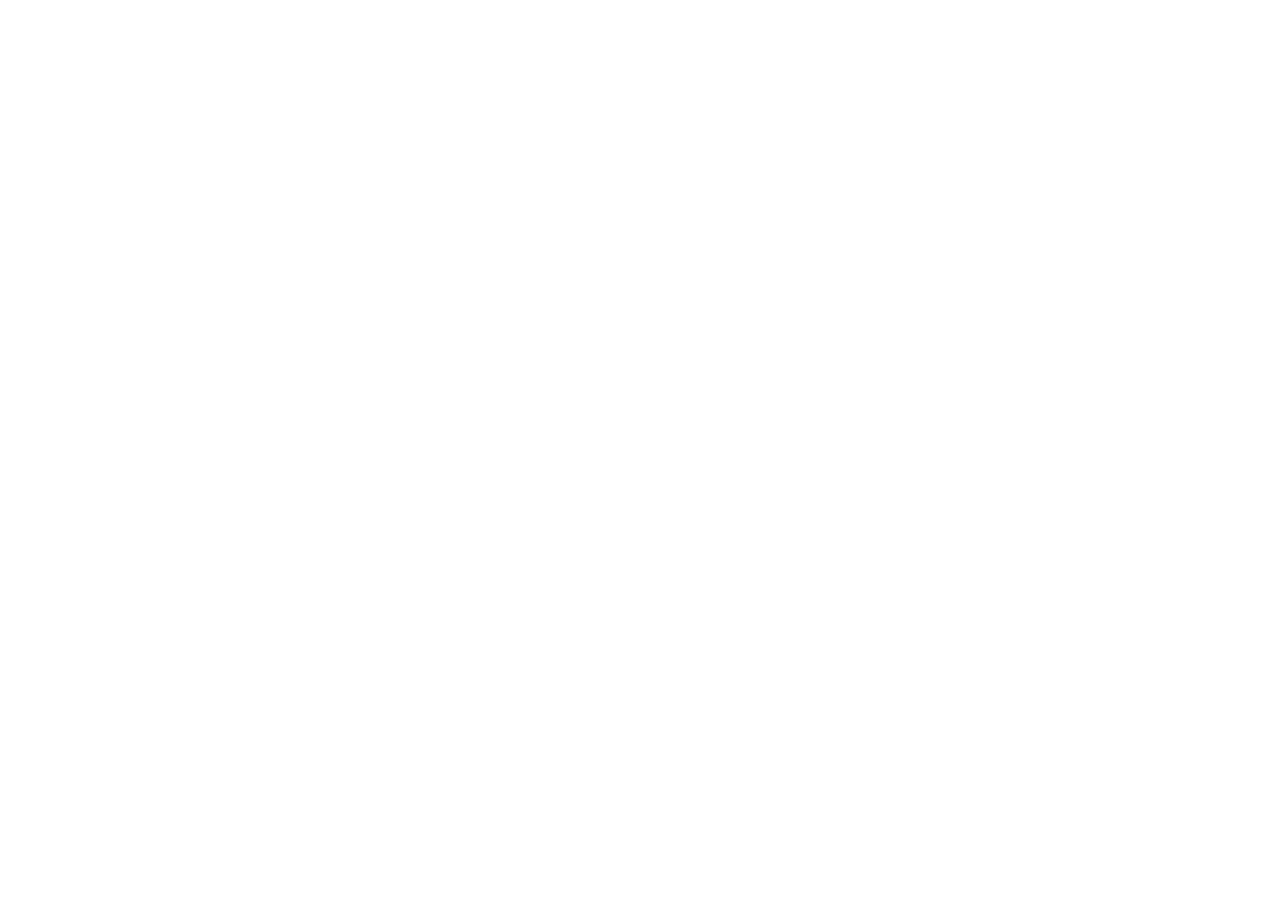
==== index.html @ 8385fb00 "add initial files" ====
<!DOCTYPE html>
<html lang="en">
  <head>
    <meta charset="UTF-8" />
    <meta http-equiv="X-UA-Compatible" content="IE=edge" />
    <meta name="viewport" content="width=device-width, initial-scale=1.0" />
    <link rel="preconnect" href="https://fonts.googleapis.com" />
    <link rel="preconnect" href="https://fonts.gstatic.com" crossorigin />
    <link
      href="https://fonts.googleapis.com/css2?family=Karla:wght@200;300;400;500;600;700;800&display=swap"
      rel="stylesheet"
    />
    <link
      href="https://fonts.googleapis.com/css2?family=Roboto:wght@100;300;400;500;700;900&display=swap"
      rel="stylesheet"
    />
    <link rel="stylesheet" href="./assets/home.css" />
    <title>Desi.gn | home page</title>
  </head>
  <body></body>
</html>
---- assets/home.css ----
@import url(./vars.css);
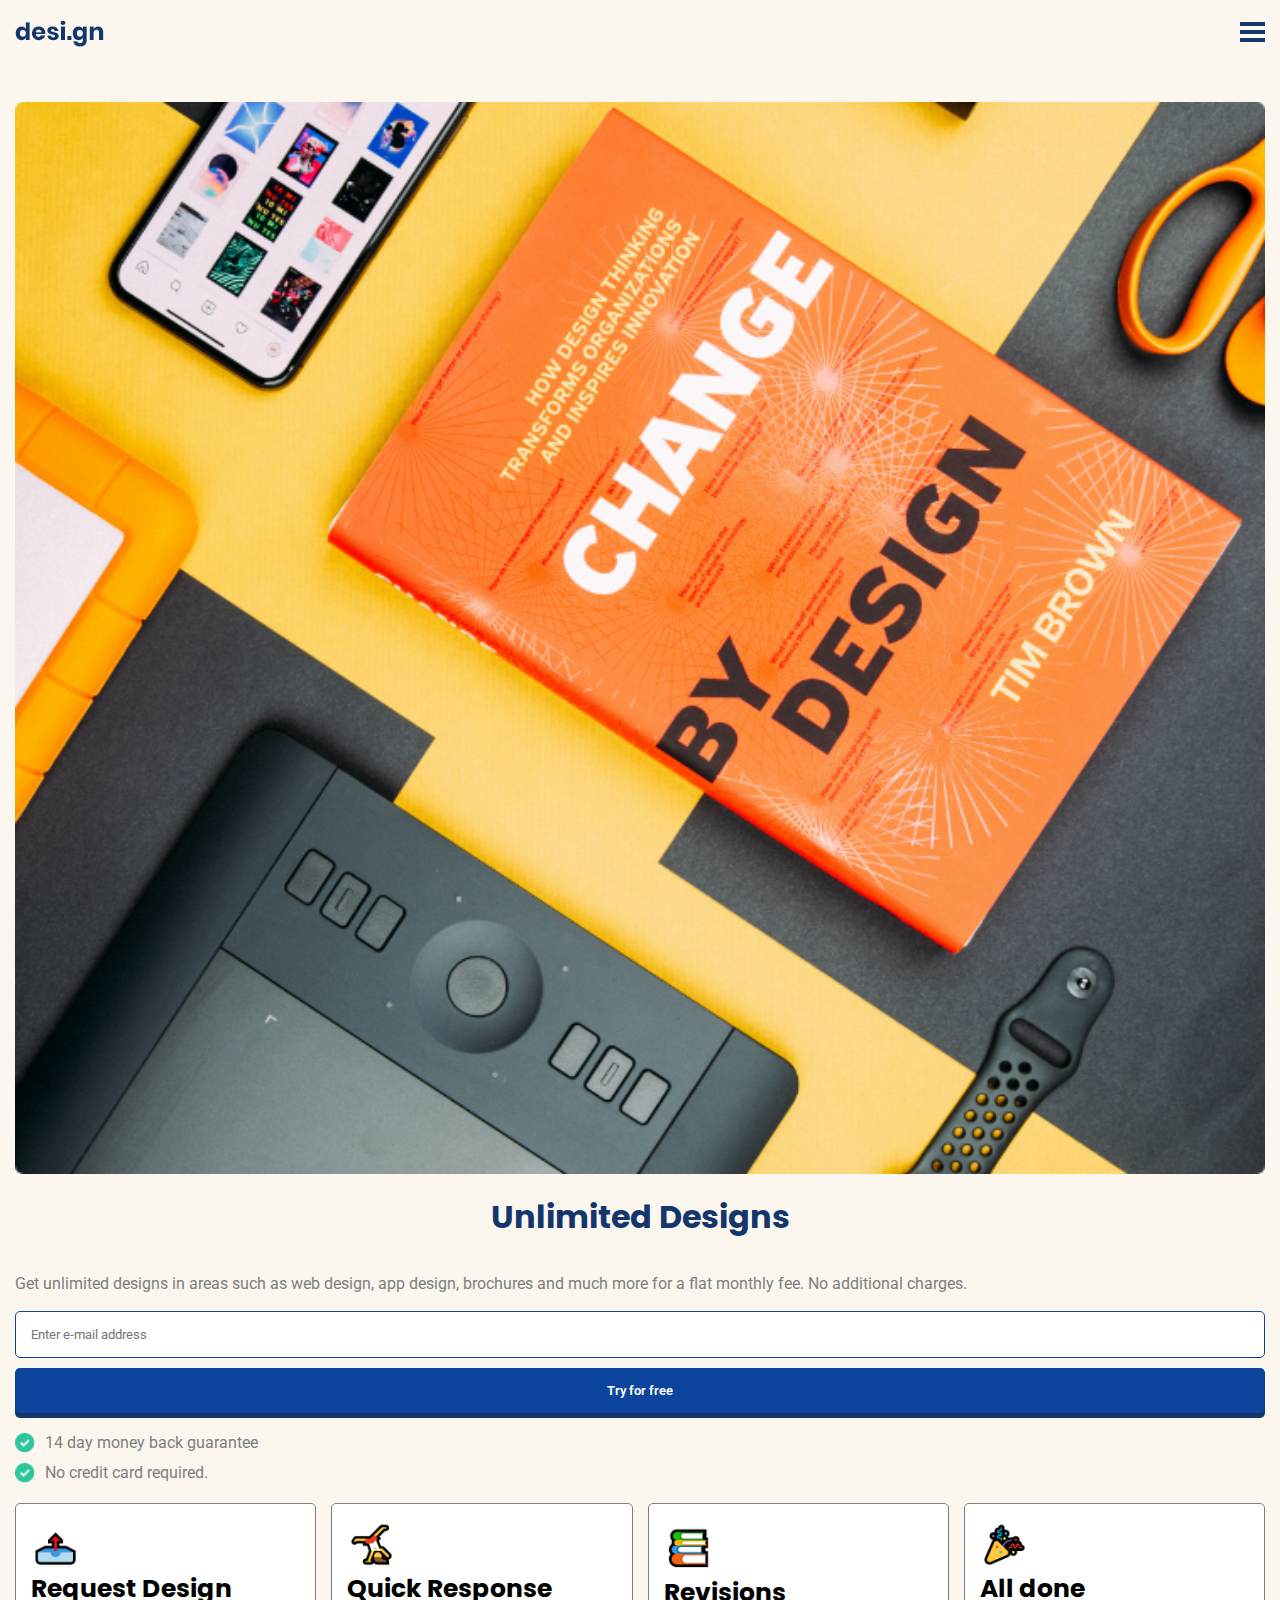
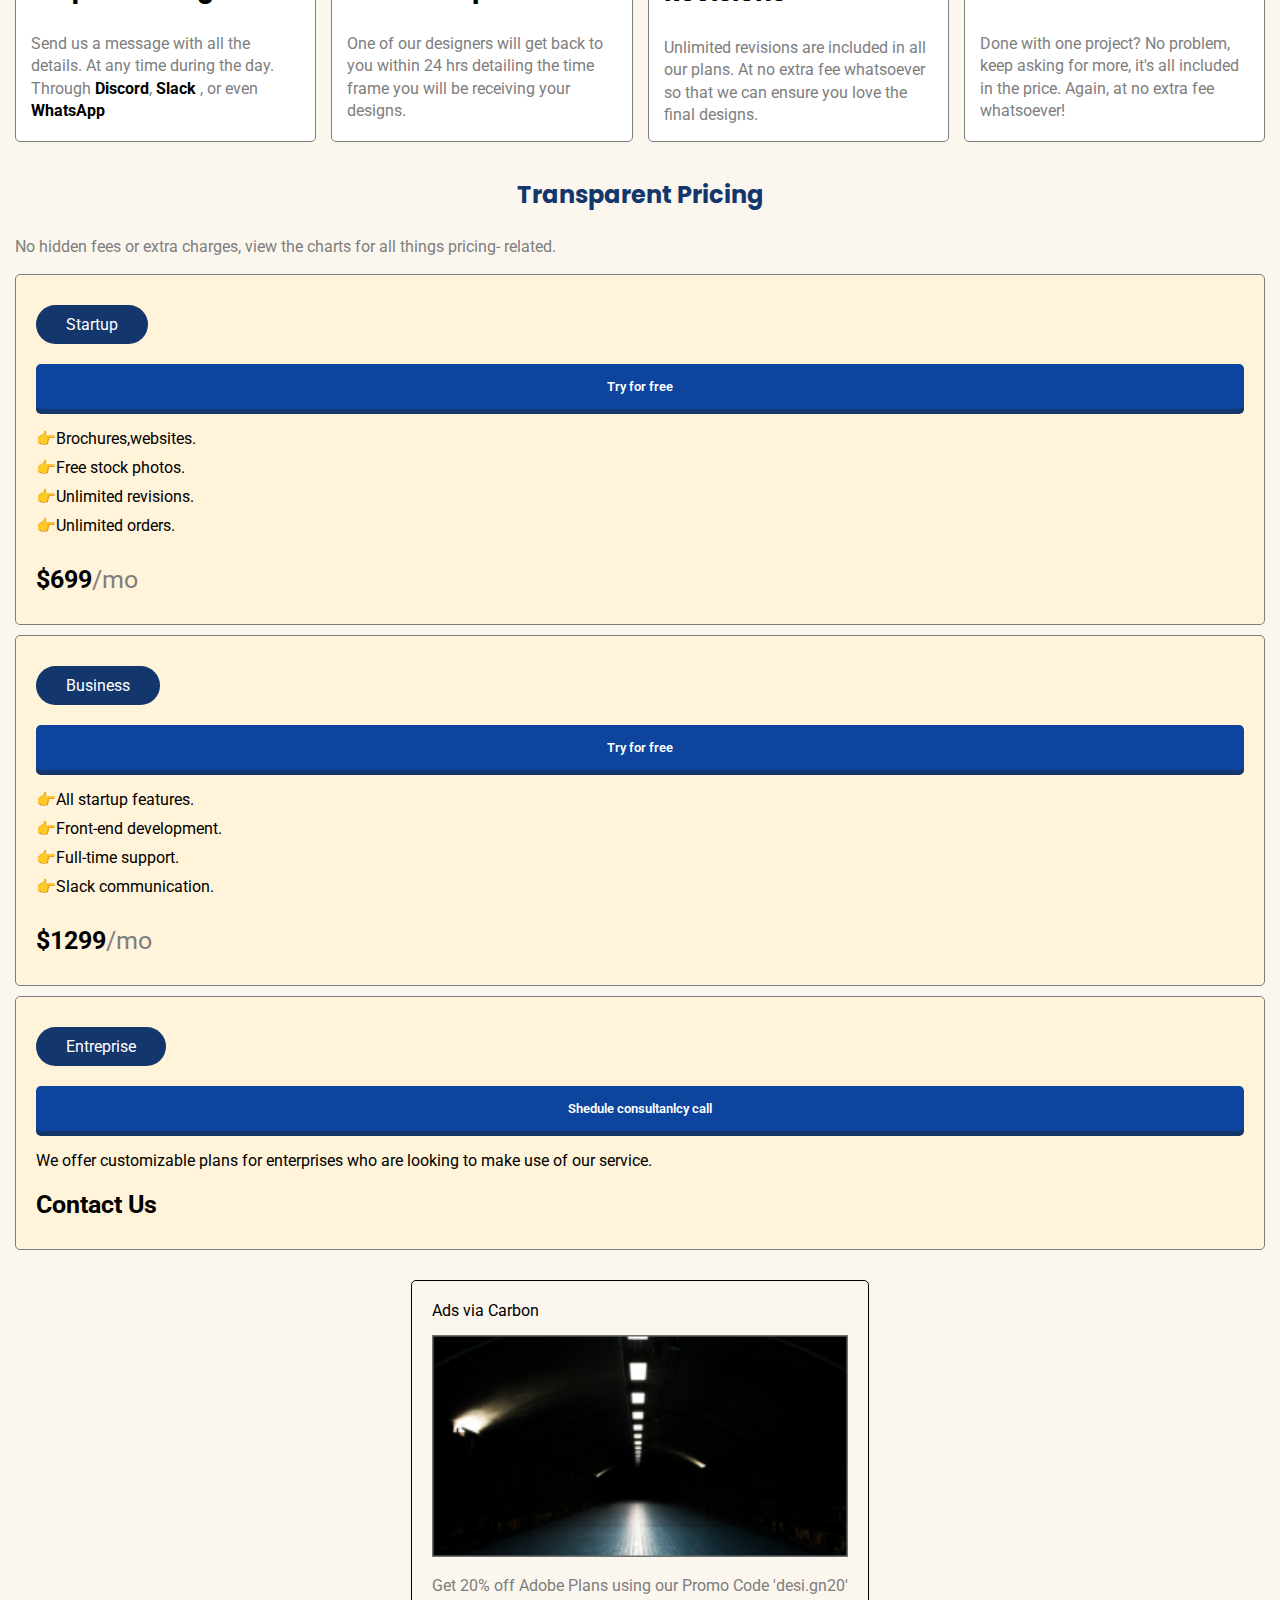
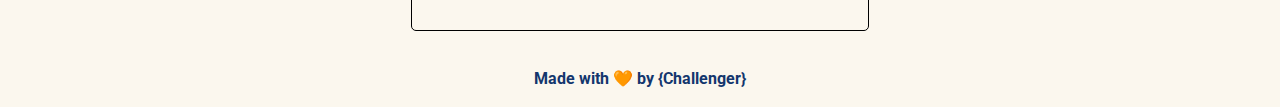
==== commit 9992ff84: "Fixes #3" ====
--- a/index.html
+++ b/index.html
@@ -7,15 +7,181 @@
     <link rel="preconnect" href="https://fonts.googleapis.com" />
     <link rel="preconnect" href="https://fonts.gstatic.com" crossorigin />
     <link
-      href="https://fonts.googleapis.com/css2?family=Karla:wght@200;300;400;500;600;700;800&display=swap"
+      href="https://fonts.googleapis.com/css2?family=Roboto:wght@100;300;400;500;700;900&display=swap"
       rel="stylesheet"
     />
     <link
-      href="https://fonts.googleapis.com/css2?family=Roboto:wght@100;300;400;500;700;900&display=swap"
+      href="https://fonts.googleapis.com/css2?family=Poppins:wght@100;200;300;400;500;600;700;800;900&display=swap"
       rel="stylesheet"
     />
     <link rel="stylesheet" href="./assets/home.css" />
     <title>Desi.gn | home page</title>
   </head>
-  <body></body>
+  <body>
+    <header>
+      <div class="logo">
+        <img src="./images/logo.png" alt="logo" />
+      </div>
+      <div class="humberguer">
+        <span></span>
+        <span></span>
+        <span></span>
+      </div>
+      <ul class="nav">
+        <li>
+          <a href="#">Home</a>
+        </li>
+        <li>
+          <a href="#">Features</a>
+        </li>
+        <li>
+          <a href="#">Pricing & Plans</a>
+        </li>
+      </ul>
+      <div class="buttons">
+        <button type="submit" value="Submit">Sign in</button>
+        <button type="submit" value="Submit">Try for free</button>
+      </div>
+    </header>
+
+    <main>
+      <section class="hero">
+        <div class="hero__img">
+          <img src="./images/BG Hero.png" alt="BG Hero" />
+        </div>
+        <div>
+          <h1 class="prpl title center">Unlimited Designs</h1>
+          <p class="hero__txt">
+            Get unlimited designs in areas such as web design, app design,
+            brochures and much more for a flat monthly fee. No additional
+            charges.
+          </p>
+        </div>
+        <form class="hero__mail">
+          <input type="text" placeholder="Enter e-mail address" />
+          <button class="btn" type="submit">Try for free</button>
+        </form>
+
+        <div class="hero__offer">
+          <div class="offer">
+            <img
+              class="checkmark"
+              src="./images/Checkmark.png"
+              alt="Checkmark"
+            />
+            <span>14 day money back guarantee</span>
+          </div>
+          <div class="offer">
+            <img
+              class="checkmark"
+              src="./images/Checkmark.png"
+              alt="Checkmark"
+            />
+            <span>No credit card required.</span>
+          </div>
+        </div>
+      </section>
+
+      <section class="services">
+        <div class="service__card">
+          <img class="sizeimg" src="./images/reaquest.png" alt="reaquest" />
+          <p class="title service__title">Request Design</p>
+          <p class="service__txt">
+            Send us a message with all the details. At any time during the day.
+            Through <span> Discord</span>, <span>Slack</span> , or even
+            <span>WhatsApp</span>
+          </p>
+        </div>
+        <div class="service__card">
+          <img class="sizeimg" src="./images/quick.png" alt="quick" />
+          <p class="title service__title">Quick Response</p>
+          <p class="service__txt">
+            One of our designers will get back to you within 24 hrs detailing
+            the time frame you will be receiving your designs.
+          </p>
+        </div>
+        <div class="service__card">
+          <img class="sizeimg" src="./images/revisions.png" alt="revisions" />
+          <p class="title service__title">Revisions</p>
+          <p class="service__txt">
+            Unlimited revisions are included in all our plans. At no extra fee
+            whatsoever so that we can ensure you love the final designs.
+          </p>
+        </div>
+        <div class="service__card">
+          <img class="sizeimg" src="./images/done.png" alt="done" />
+          <p class="title service__title">All done</p>
+          <p class="service__txt">
+            Done with one project? No problem, keep asking for more, it's all
+            included in the price. Again, at no extra fee whatsoever!
+          </p>
+        </div>
+      </section>
+ 
+      <section class="pricing">
+        <div>
+          <h2 class="prpl title center">Transparent Pricing</h2>
+          <p class="pricing__txt">
+            No hidden fees or extra charges, view the charts for all things
+            pricing- related.
+          </p>
+        </div>
+
+        <div class="cards-container">
+          <div class="plans">
+            <div class="plan">
+              <p class="plan__tag"> Startup </p>
+              <button class="btn" >
+                Try for free
+              </button>
+              <ul>
+                <li>👉Brochures,websites.</li>
+                <li>👉Free stock photos.</li>
+                <li>👉Unlimited revisions.</li>
+                <li>👉Unlimited orders.</li>
+              </ul>
+              <p class="plan__price"><span>$699</span>/mo</p>
+            </div>
+            <div class="plan">
+              <p class="plan__tag"> Business </p>
+              <button class="btn" >
+                Try for free
+              </button>
+              <ul>
+                <li>👉All startup features.</li>
+                <li>👉Front-end development.</li>
+                <li>👉Full-time support.</li>
+                <li>👉Slack communication.</li>
+              </ul>
+              <p class="plan__price"><span>$1299</span>/mo</p>
+            </div>
+            <div class="plan">
+              <p class="plan__tag"> Entreprise </p>
+              <button class="btn" >
+                Shedule consultanlcy call
+              </button>
+              <p>
+                We offer customizable plans for enterprises who are looking to
+                make use of our service.
+              </p>
+              <p class="plan__price"><span><a href="./contact/index.html">Contact Us</a></span></p>
+            </div>
+          </div>
+
+          <div class="ads">
+            <p>Ads via Carbon</p>
+            <img src="./images/ads.png" alt="Ads" />
+            <p class="">
+              Get 20% off Adobe Plans using our Promo Code 'desi.gn20'
+            </p>
+          </div>
+
+        </div>
+      </section>
+    </main>
+
+    <footer>
+      <p class="title center prpl"><strong>Made with 🧡 by {Challenger}</strong> </p>
+    </footer>
+  </body>
 </html>
--- a/assets/home.css
+++ b/assets/home.css
@@ -1 +1,192 @@
 @import url(./vars.css);
+* {
+  margin: 0;
+  padding: 0;
+  box-sizing: border-box;
+  outline: none;
+  font-family: var(--main-font);
+}
+
+body {
+  background-color: var(--bg-clr);
+}
+.center {
+  text-align: center;
+}
+img {
+  width: 100%;
+}
+ul {
+  list-style: none;
+}
+.prpl {
+  color: var(--headings-clr);
+}
+.title {
+  margin-bottom: 1em;
+  font-family: var(--headings-font);
+}
+.btn {
+  padding: 15px;
+  background-color: var(--btn-clr);
+  border: none;
+  color: var(--white);
+  font-weight: 600;
+  border-radius: 5px;
+  box-shadow: 0px 5px 0px var(--headings-clr);
+}
+section {
+  margin: 20px 0;
+}
+main,
+header {
+  padding: 15px;
+  max-width: 1450px;
+  margin: 0 auto;
+}
+/* header  */
+header {
+  display: flex;
+  justify-content: space-between;
+  align-items: center;
+}
+
+.buttons,
+.nav {
+  display: none;
+}
+
+.humberguer {
+  width: 25px;
+}
+
+.humberguer span {
+  display: block;
+  height: 4px;
+  background-color: #13366d;
+  margin-bottom: 4px;
+}
+
+/* hero section  */
+
+.hero__img {
+  margin-bottom: 15px;
+}
+.hero__txt,
+.pricing__txt {
+  color: var(--txt-clr);
+  margin-bottom: 15px;
+  line-height: 1.4;
+}
+.hero__mail {
+  display: flex;
+  flex-direction: column;
+  gap: 10px;
+  margin-bottom: 20px;
+}
+.hero__mail input {
+  padding: 15px;
+  border-radius: 5px;
+  border: 1px solid var(--btn-clr);
+}
+.hero__offer {
+  color: var(--txt-clr);
+  display: flex;
+  flex-direction: column;
+  gap: 10px;
+}
+.checkmark {
+  width: 20px;
+}
+.offer {
+  display: flex;
+  align-items: center;
+  gap: 10px;
+}
+
+/* services section  */
+.services {
+  display: flex;
+  flex-wrap: wrap;
+  justify-content: center;
+  gap: 15px;
+}
+.service__card {
+  flex: 1 1 165px;
+  background: var(--white);
+  padding: 15px;
+  border: 1px solid var(--txt-clr);
+  border-radius: 5px;
+  margin-bottom: 15px;
+}
+.sizeimg {
+  max-width: 50px;
+}
+.service__title {
+  font-weight: bold;
+  font-size: 25px;
+}
+.service__txt {
+  color: var(--txt-clr);
+  line-height: 1.4;
+}
+.service__txt span {
+  color: var(--black);
+  font-weight: bold;
+}
+
+/* pricing plans  */
+.plans,
+.plan {
+  display: flex;
+  flex-direction: column;
+  gap: 10px;
+}
+.plan {
+  background: var(--soft-bg);
+  padding: 30px 20px;
+  border: 1px solid var(--txt-clr);
+  border-radius: 5px;
+  gap: 20px;
+}
+.plan__tag {
+  padding: 10px 30px;
+  background: var(--headings-clr);
+  color: var(--white);
+  align-self: flex-start;
+  border-radius: 40px;
+}
+.plan ul li {
+  margin-bottom: 10px;
+}
+.plan__price {
+  font-size: 25px;
+  color: var(--txt-clr);
+}
+.plan__price span,
+.plan__price a {
+  color: var(--black);
+  font-weight: bold;
+  text-decoration: none;
+}
+
+.cards-container {
+  display: flex;
+  flex-direction: column;
+  gap: 30px;
+}
+
+.ads {
+  border: 1px solid var(--black);
+  padding: 20px;
+  border-radius: 5px;
+  align-self: center;
+}
+.ads > * {
+  margin-bottom: 15px;
+  color: var(--txt-clr)
+}
+.ads p:first-child {
+  color: var(--black)
+}
+
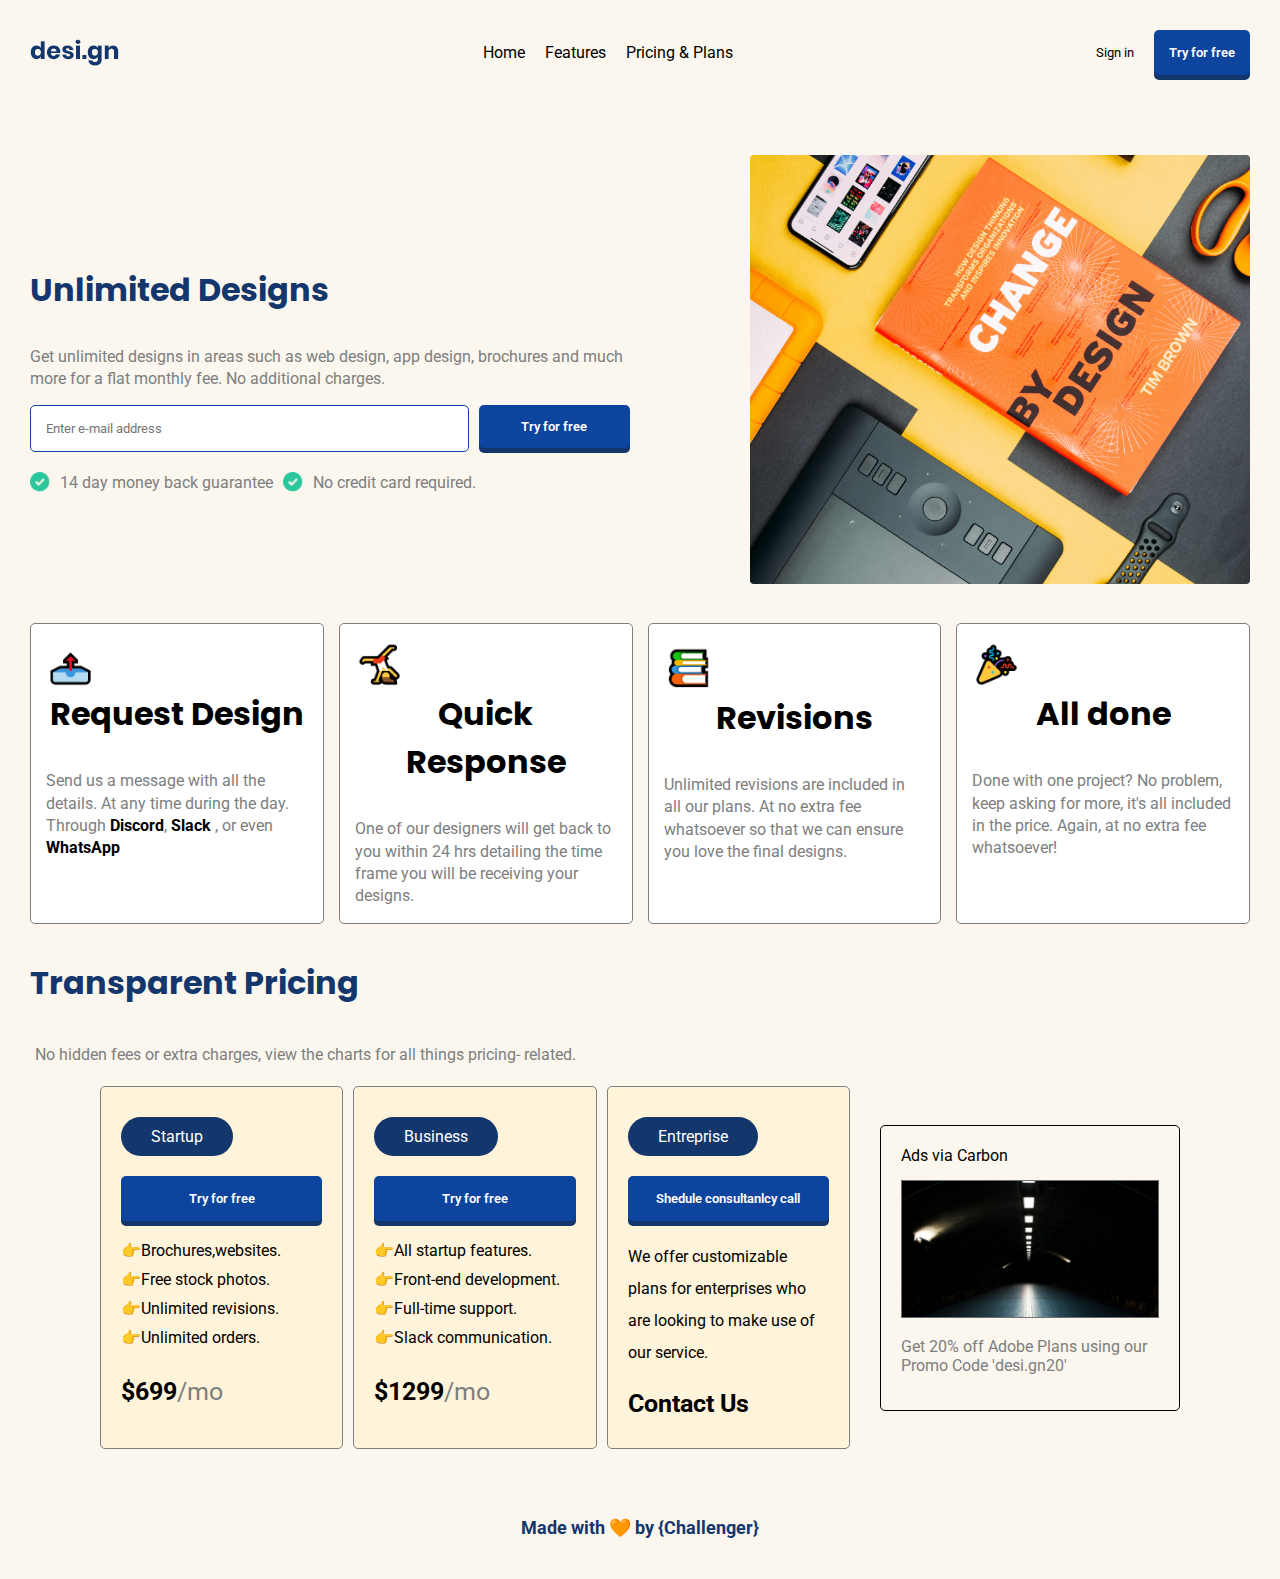
==== commit e73bcbaa: "#1 Fixes" ====
--- a/index.html
+++ b/index.html
@@ -39,8 +39,8 @@
         </li>
       </ul>
       <div class="buttons">
-        <button type="submit" value="Submit">Sign in</button>
-        <button type="submit" value="Submit">Try for free</button>
+        <button class="signin" >Sign in</button>
+        <button class="btn" >Try for free</button>
       </div>
     </header>
 
@@ -49,14 +49,13 @@
         <div class="hero__img">
           <img src="./images/BG Hero.png" alt="BG Hero" />
         </div>
-        <div>
+      <div class="hero__content">
           <h1 class="prpl title center">Unlimited Designs</h1>
           <p class="hero__txt">
             Get unlimited designs in areas such as web design, app design,
             brochures and much more for a flat monthly fee. No additional
             charges.
           </p>
-        </div>
         <form class="hero__mail">
           <input type="text" placeholder="Enter e-mail address" />
           <button class="btn" type="submit">Try for free</button>
@@ -80,6 +79,7 @@
             <span>No credit card required.</span>
           </div>
         </div>
+      </div>
       </section>
 
       <section class="services">
@@ -160,7 +160,7 @@
               <button class="btn" >
                 Shedule consultanlcy call
               </button>
-              <p>
+              <p class="cont__txt">
                 We offer customizable plans for enterprises who are looking to
                 make use of our service.
               </p>
--- a/assets/home.css
+++ b/assets/home.css
@@ -10,6 +10,9 @@
 body {
   background-color: var(--bg-clr);
 }
+button {
+  cursor: pointer;
+}
 .center {
   text-align: center;
 }
@@ -134,13 +137,15 @@
   color: var(--black);
   font-weight: bold;
 }
-
 /* pricing plans  */
 .plans,
 .plan {
   display: flex;
-  flex-direction: column;
-  gap: 10px;
+  gap: 10px;
+  flex-direction: column;
+}
+.plans {
+  justify-content: center;
 }
 .plan {
   background: var(--soft-bg);
@@ -184,9 +189,111 @@
 }
 .ads > * {
   margin-bottom: 15px;
-  color: var(--txt-clr)
+  color: var(--txt-clr);
 }
 .ads p:first-child {
-  color: var(--black)
-}
-
+  color: var(--black);
+}
+.cont__txt {
+  line-height: 2;
+}
+@media screen and (min-width: 560px) {
+  main,
+header {
+  padding: 30px;
+}
+  .hero__mail {
+    flex-direction: row;
+    justify-content: center;
+    align-items: flex-start;
+  }
+  .hero__mail input {
+    width: 100%;
+  }
+  .hero__mail button {
+    width: 200px;
+    padding: 14px !important;
+  }
+  .plan,
+  .ads {
+    width: 100%;
+    max-width: 300px;
+  }
+  .plans {
+    align-items: center;
+  }
+  .buttons {
+    display: flex;
+    gap: 20px;
+  }
+  .signin {
+    background-color: transparent;
+    border: none;
+  }
+  .title {
+    text-align: center;
+    font-size: 2rem;
+  }
+  .pricing__txt {
+    text-align: center;
+  }
+  strong {
+    font-size: 18px;
+  }
+  .humberguer {
+    display: none;
+  }
+}
+@media screen and (min-width: 850px) {
+  .buttons,
+  .nav {
+    display: flex;
+    gap: 20px;
+  }
+
+  .nav a {
+    justify-content: space-between;
+    color: var(--black);
+    text-decoration: none;
+    font-family: 600;
+  }
+
+  .hero {
+    display: flex;
+    align-items: center;
+    justify-content: space-between;
+    gap: 30px;
+  }
+  .hero__img {
+    order: 2;
+    max-width: 500px;
+  }
+  .hero__content {
+    max-width: 600px;
+  }
+  h2.title {
+    text-align: left;
+  }
+  h1.title {
+    text-align: left;
+  }
+  .pricing__txt {
+    text-align: left;
+    padding: 5px;
+  }
+  .plans {
+    flex-direction: row;
+    align-items: stretch;
+  }
+
+  .hero__offer {
+    flex-direction: row;
+  }
+  
+}
+@media only screen and (min-width: 1100px) {
+  .cards-container {
+    flex-direction: row;
+    justify-content: center;
+  }
+}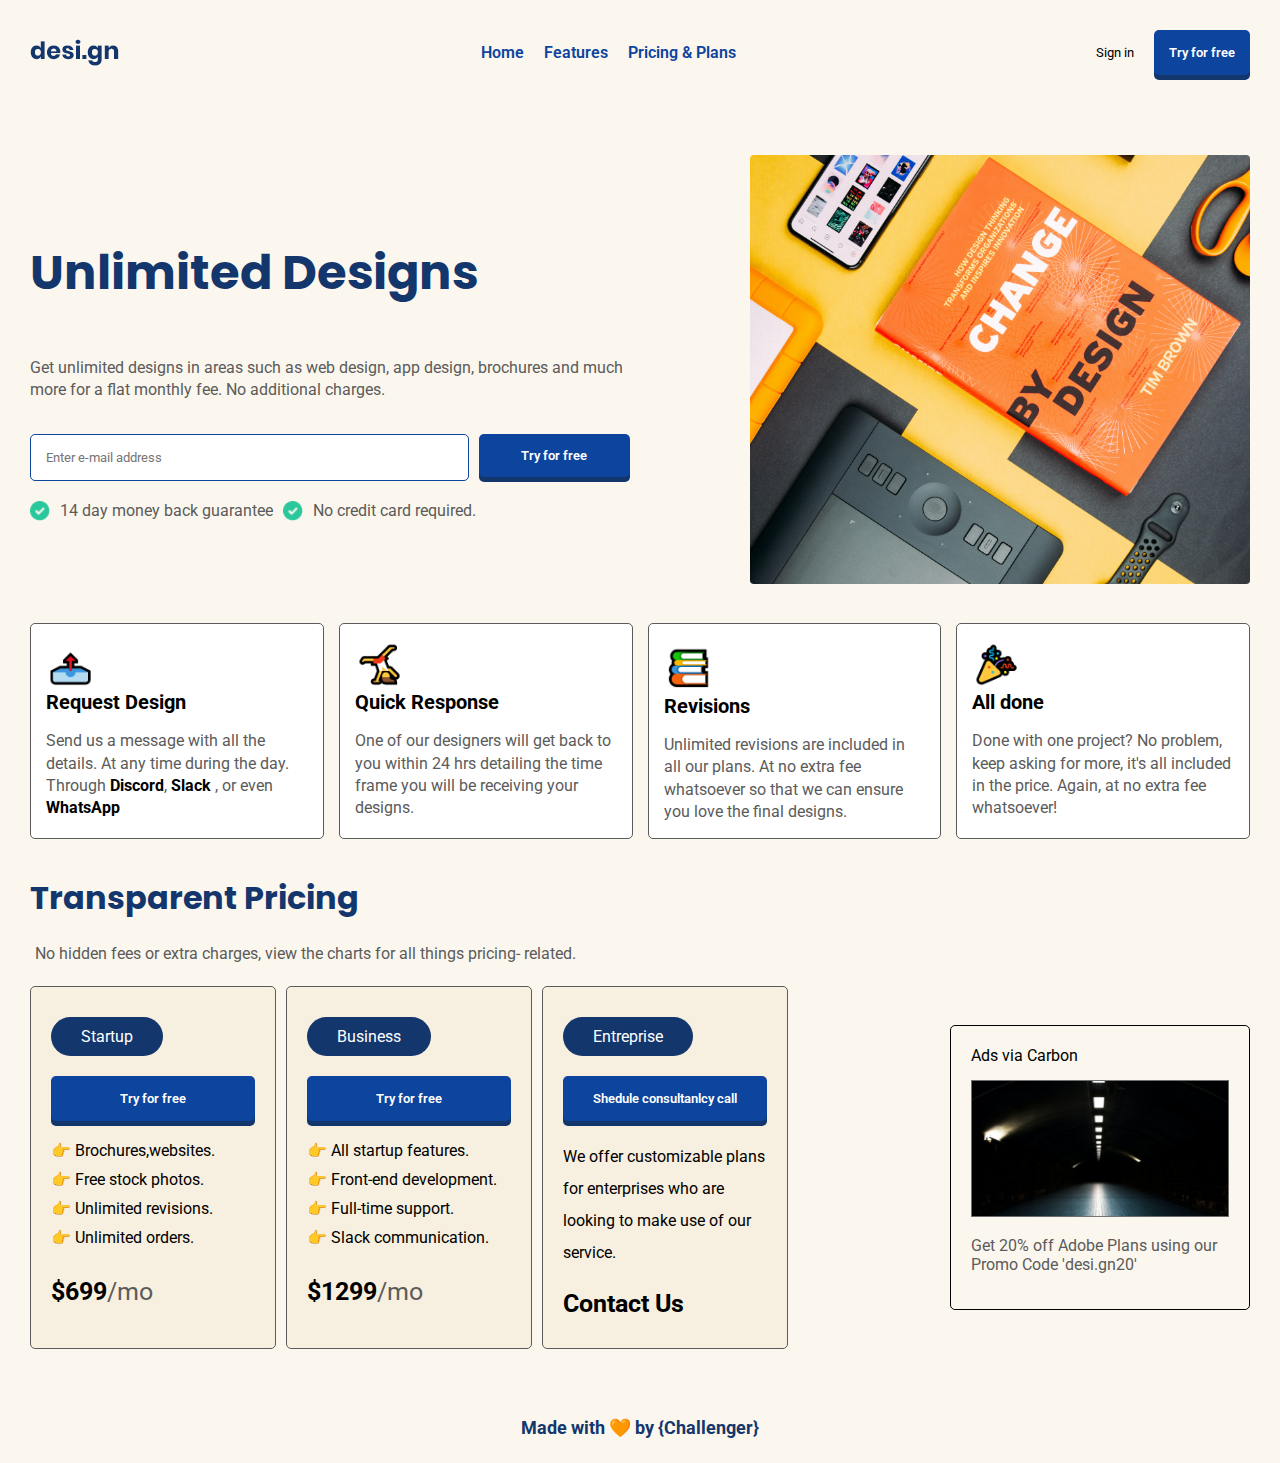
==== commit d98cf03b: "first version done" ====
--- a/index.html
+++ b/index.html
@@ -20,7 +20,9 @@
   <body>
     <header>
       <div class="logo">
-        <img src="./images/logo.png" alt="logo" />
+        <a href="#">
+          <img src="./images/logo.png" alt="logo" />
+        </a>
       </div>
       <div class="humberguer">
         <span></span>
@@ -29,18 +31,18 @@
       </div>
       <ul class="nav">
         <li>
-          <a href="#">Home</a>
+          <a class="h_links" href="#">Home</a>
         </li>
         <li>
-          <a href="#">Features</a>
+          <a class="h_links" href="#">Features</a>
         </li>
         <li>
-          <a href="#">Pricing & Plans</a>
+          <a class="h_links" href="#">Pricing & Plans</a>
         </li>
       </ul>
       <div class="buttons">
-        <button class="signin" >Sign in</button>
-        <button class="btn" >Try for free</button>
+        <button class="signin">Sign in</button>
+        <button class="btn">Try for free</button>
       </div>
     </header>
 
@@ -49,139 +51,122 @@
         <div class="hero__img">
           <img src="./images/BG Hero.png" alt="BG Hero" />
         </div>
-      <div class="hero__content">
+        <div class="hero__content">
           <h1 class="prpl title center">Unlimited Designs</h1>
           <p class="hero__txt">
-            Get unlimited designs in areas such as web design, app design,
-            brochures and much more for a flat monthly fee. No additional
-            charges.
+            Get unlimited designs in areas such as web design, app design, brochures and much more
+            for a flat monthly fee. No additional charges.
           </p>
-        <form class="hero__mail">
-          <input type="text" placeholder="Enter e-mail address" />
-          <button class="btn" type="submit">Try for free</button>
-        </form>
+          <form class="hero__mail">
+            <input type="email" required placeholder="Enter e-mail address" />
+            <button class="btn" type="submit">Try for free</button>
+          </form>
 
-        <div class="hero__offer">
-          <div class="offer">
-            <img
-              class="checkmark"
-              src="./images/Checkmark.png"
-              alt="Checkmark"
-            />
-            <span>14 day money back guarantee</span>
-          </div>
-          <div class="offer">
-            <img
-              class="checkmark"
-              src="./images/Checkmark.png"
-              alt="Checkmark"
-            />
-            <span>No credit card required.</span>
+          <div class="hero__offer">
+            <div class="offer">
+              <img class="checkmark" src="./images/Checkmark.png" alt="Checkmark" />
+              <span>14 day money back guarantee</span>
+            </div>
+            <div class="offer">
+              <img class="checkmark" src="./images/Checkmark.png" alt="Checkmark" />
+              <span>No credit card required.</span>
+            </div>
           </div>
         </div>
-      </div>
       </section>
 
       <section class="services">
         <div class="service__card">
           <img class="sizeimg" src="./images/reaquest.png" alt="reaquest" />
-          <p class="title service__title">Request Design</p>
+          <p class="service__title">Request Design</p>
           <p class="service__txt">
-            Send us a message with all the details. At any time during the day.
-            Through <span> Discord</span>, <span>Slack</span> , or even
+            Send us a message with all the details. At any time during the day. Through
+            <span> Discord</span>, <span>Slack</span> , or even
             <span>WhatsApp</span>
           </p>
         </div>
         <div class="service__card">
           <img class="sizeimg" src="./images/quick.png" alt="quick" />
-          <p class="title service__title">Quick Response</p>
+          <p class="service__title">Quick Response</p>
           <p class="service__txt">
-            One of our designers will get back to you within 24 hrs detailing
-            the time frame you will be receiving your designs.
+            One of our designers will get back to you within 24 hrs detailing the time frame you
+            will be receiving your designs.
           </p>
         </div>
         <div class="service__card">
           <img class="sizeimg" src="./images/revisions.png" alt="revisions" />
-          <p class="title service__title">Revisions</p>
+          <p class="service__title">Revisions</p>
           <p class="service__txt">
-            Unlimited revisions are included in all our plans. At no extra fee
-            whatsoever so that we can ensure you love the final designs.
+            Unlimited revisions are included in all our plans. At no extra fee whatsoever so that we
+            can ensure you love the final designs.
           </p>
         </div>
         <div class="service__card">
           <img class="sizeimg" src="./images/done.png" alt="done" />
-          <p class="title service__title">All done</p>
+          <p class="service__title">All done</p>
           <p class="service__txt">
-            Done with one project? No problem, keep asking for more, it's all
-            included in the price. Again, at no extra fee whatsoever!
+            Done with one project? No problem, keep asking for more, it's all included in the price.
+            Again, at no extra fee whatsoever!
           </p>
         </div>
       </section>
- 
+
       <section class="pricing">
         <div>
           <h2 class="prpl title center">Transparent Pricing</h2>
           <p class="pricing__txt">
-            No hidden fees or extra charges, view the charts for all things
-            pricing- related.
+            No hidden fees or extra charges, view the charts for all things pricing- related.
           </p>
         </div>
 
         <div class="cards-container">
           <div class="plans">
             <div class="plan">
-              <p class="plan__tag"> Startup </p>
-              <button class="btn" >
-                Try for free
-              </button>
+              <p class="plan__tag">Startup</p>
+              <button class="btn">Try for free</button>
               <ul>
-                <li>👉Brochures,websites.</li>
-                <li>👉Free stock photos.</li>
-                <li>👉Unlimited revisions.</li>
-                <li>👉Unlimited orders.</li>
+                <li>👉 Brochures,websites.</li>
+                <li>👉 Free stock photos.</li>
+                <li>👉 Unlimited revisions.</li>
+                <li>👉 Unlimited orders.</li>
               </ul>
               <p class="plan__price"><span>$699</span>/mo</p>
             </div>
             <div class="plan">
-              <p class="plan__tag"> Business </p>
-              <button class="btn" >
-                Try for free
-              </button>
+              <p class="plan__tag">Business</p>
+              <button class="btn">Try for free</button>
               <ul>
-                <li>👉All startup features.</li>
-                <li>👉Front-end development.</li>
-                <li>👉Full-time support.</li>
-                <li>👉Slack communication.</li>
+                <li>👉 All startup features.</li>
+                <li>👉 Front-end development.</li>
+                <li>👉 Full-time support.</li>
+                <li>👉 Slack communication.</li>
               </ul>
               <p class="plan__price"><span>$1299</span>/mo</p>
             </div>
             <div class="plan">
-              <p class="plan__tag"> Entreprise </p>
-              <button class="btn" >
-                Shedule consultanlcy call
-              </button>
+              <p class="plan__tag">Entreprise</p>
+              <button class="btn">Shedule consultanlcy call</button>
               <p class="cont__txt">
-                We offer customizable plans for enterprises who are looking to
-                make use of our service.
+                We offer customizable plans for enterprises who are looking to make use of our
+                service.
               </p>
-              <p class="plan__price"><span><a href="./contact/index.html">Contact Us</a></span></p>
+              <p class="plan__price">
+                <span><a class="contact h_links" href="./contact/index.html">Contact Us</a></span>
+              </p>
             </div>
           </div>
 
           <div class="ads">
             <p>Ads via Carbon</p>
             <img src="./images/ads.png" alt="Ads" />
-            <p class="">
-              Get 20% off Adobe Plans using our Promo Code 'desi.gn20'
-            </p>
+            <p class="">Get 20% off Adobe Plans using our Promo Code 'desi.gn20'</p>
           </div>
-
         </div>
       </section>
     </main>
 
     <footer>
-      <p class="title center prpl"><strong>Made with 🧡 by {Challenger}</strong> </p>
+      <p class="title center prpl"><strong>Made with 🧡 by {Challenger}</strong></p>
     </footer>
   </body>
 </html>
--- a/assets/home.css
+++ b/assets/home.css
@@ -26,7 +26,7 @@
   color: var(--headings-clr);
 }
 .title {
-  margin-bottom: 1em;
+  margin-bottom: 1rem;
   font-family: var(--headings-font);
 }
 .btn {
@@ -38,6 +38,26 @@
   border-radius: 5px;
   box-shadow: 0px 5px 0px var(--headings-clr);
 }
+.btn:active {
+  box-shadow: none;
+  transform: translateY(5px);
+}
+.h_links {
+  position: relative;
+}
+.h_links::before {
+  content: "";
+  position: absolute;
+  left: 0;
+  top: 1.2em;
+  width: 0px;
+  height: 3px;
+  background: var(--headings-clr);
+  transition: all 0.5s ease;
+}
+.h_links:hover::before {
+  width: 100%;
+}
 section {
   margin: 20px 0;
 }
@@ -127,7 +147,9 @@
 }
 .service__title {
   font-weight: bold;
-  font-size: 25px;
+  font-size: 20px;
+  margin-bottom: 1rem;
+  text-align: left !important;
 }
 .service__txt {
   color: var(--txt-clr);
@@ -199,9 +221,16 @@
 }
 @media screen and (min-width: 560px) {
   main,
-header {
-  padding: 30px;
-}
+  header {
+    padding: 30px;
+  }
+  .hero__content h1 {
+    margin-bottom: 3rem;
+    font-size: 3rem;
+  }
+  .hero__content p {
+    margin-bottom: 2rem;
+  }
   .hero__mail {
     flex-direction: row;
     justify-content: center;
@@ -226,6 +255,7 @@
     display: flex;
     gap: 20px;
   }
+
   .signin {
     background-color: transparent;
     border: none;
@@ -255,7 +285,8 @@
     justify-content: space-between;
     color: var(--black);
     text-decoration: none;
-    font-family: 600;
+    font-weight: 600;
+    color: var(--btn-clr);
   }
 
   .hero {
@@ -289,11 +320,10 @@
   .hero__offer {
     flex-direction: row;
   }
-  
 }
 @media only screen and (min-width: 1100px) {
   .cards-container {
     flex-direction: row;
-    justify-content: center;
-  }
-}+    justify-content: space-between;
+  }
+}
